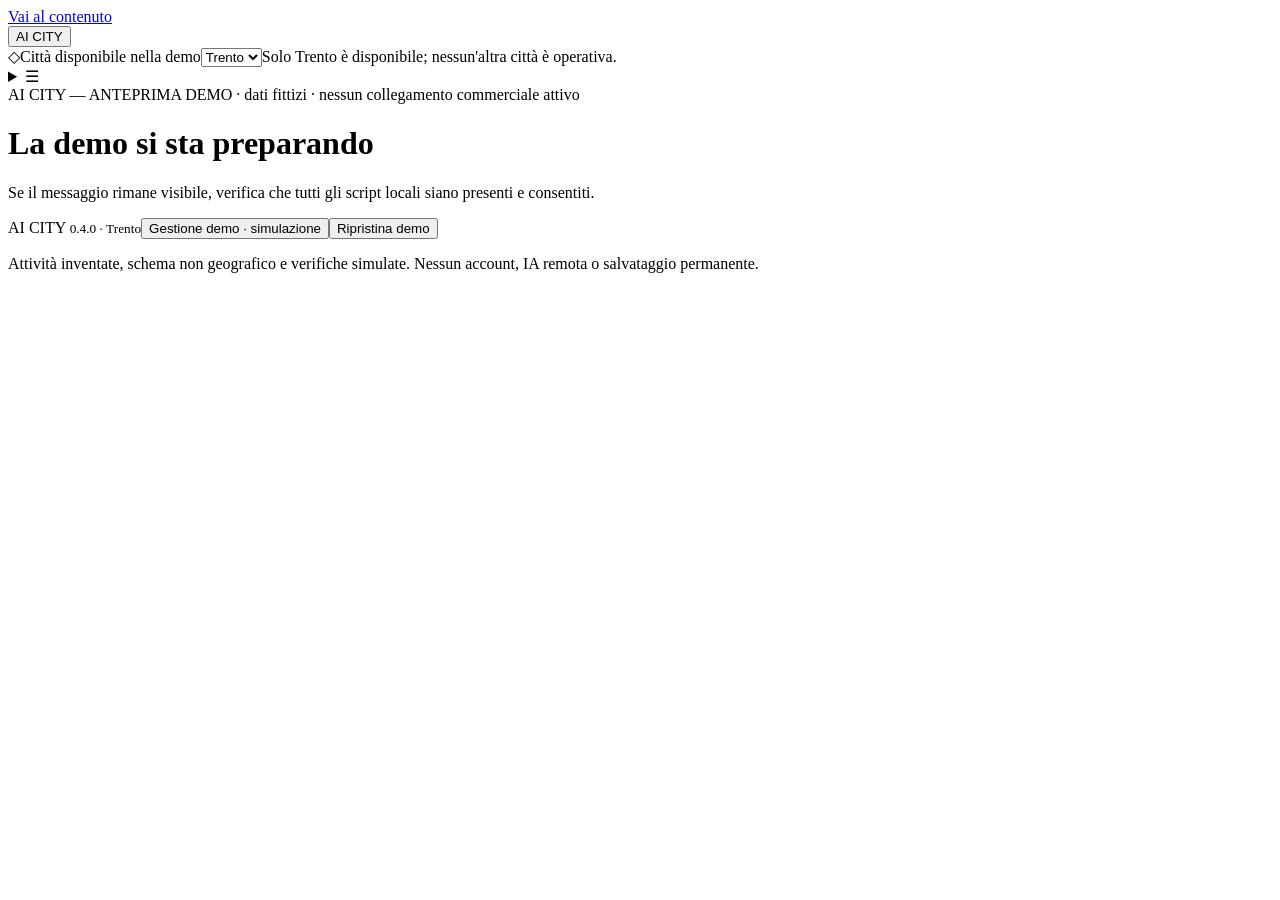
==== index.html @ 21878288 "Initialize authorised AI CITY DEMO preview" ====
<!doctype html>
<html lang="it" data-city="neutral">
<head>
  <meta charset="utf-8">
  <meta name="viewport" content="width=device-width, initial-scale=1">
  <meta http-equiv="Content-Security-Policy" content="default-src 'none'; script-src 'self'; style-src 'self'; connect-src 'none'; img-src 'none'; object-src 'none'; base-uri 'none'; form-action 'none'">
  <meta name="robots" content="noindex, nofollow">
  <meta name="referrer" content="no-referrer">
  <title>AI CITY — Trento 0.4.0</title>
  <link rel="stylesheet" href="css/themes.css">
  <link rel="stylesheet" href="css/styles.css">
  <script defer src="js/demo-data.js"></script>
  <script defer src="js/themes/cities.js"></script>
  <script defer src="js/state.js"></script>
  <script defer src="js/content.js"></script>
  <script defer src="js/ui.js"></script>
  <script defer src="js/navigation.js"></script>
  <script defer src="js/adapters/services.js"></script>
  <script defer src="js/components/city-map.js"></script>
  <script defer src="js/modules/catalog.js"></script>
  <script defer src="js/modules/editorial.js"></script>
  <script defer src="js/modules/home.js"></script>
  <script defer src="js/modules/discovery.js"></script>
  <script defer src="js/app.js"></script>
</head>
<body>
  <a class="skip" href="#main">Vai al contenuto</a>
  <header class="site-header"><div class="header-inner">
    <button type="button" id="home" class="brand" aria-label="AI CITY — Homepage">AI CITY<span class="brand-stroke" aria-hidden="true"></span></button>
    <div class="city-control"><span class="territory-symbol" role="img" aria-label="Segno neutro, non simbolo territoriale ufficiale">◇</span><label class="sr-only" for="city-selector">Città disponibile nella demo</label><select id="city-selector" aria-describedby="city-hint"><option value="trento">Trento</option></select><span id="city-hint" class="sr-only">Solo Trento è disponibile; nessun'altra città è operativa.</span></div>
    <details class="compact-menu"><summary aria-label="Apri menu di navigazione"><span class="menu-lines" aria-hidden="true">☰</span></summary><nav aria-label="Navigazione principale"><button type="button" id="explore">Esplora le botteghe</button><button type="button" id="places-nav">Luoghi DEMO</button><button type="button" id="planner-nav">Il mio piano DEMO</button></nav></details>
  </div></header>
  <aside class="demo-notice"><span class="notice-dot" aria-hidden="true"></span>AI CITY — ANTEPRIMA DEMO · dati fittizi · nessun collegamento commerciale attivo</aside>
  <main id="main" tabindex="-1"><h1>La demo si sta preparando</h1><p>Se il messaggio rimane visibile, verifica che tutti gli script locali siano presenti e consentiti.</p></main>
  <p id="announcement" class="sr-only" role="status" aria-live="polite" aria-atomic="true"></p>
  <footer><div class="footer-top"><span class="footer-wordmark">AI CITY <small>0.4.0 · Trento</small></span><button type="button" id="manage">Gestione demo · simulazione</button><button type="button" id="reset">Ripristina demo</button></div><p>Attività inventate, schema non geografico e verifiche simulate. Nessun account, IA remota o salvataggio permanente.</p></footer>
  <noscript><p class="demo-notice">Abilita JavaScript locale per esplorare la demo. Nessun servizio esterno è necessario.</p></noscript>
</body>
</html>
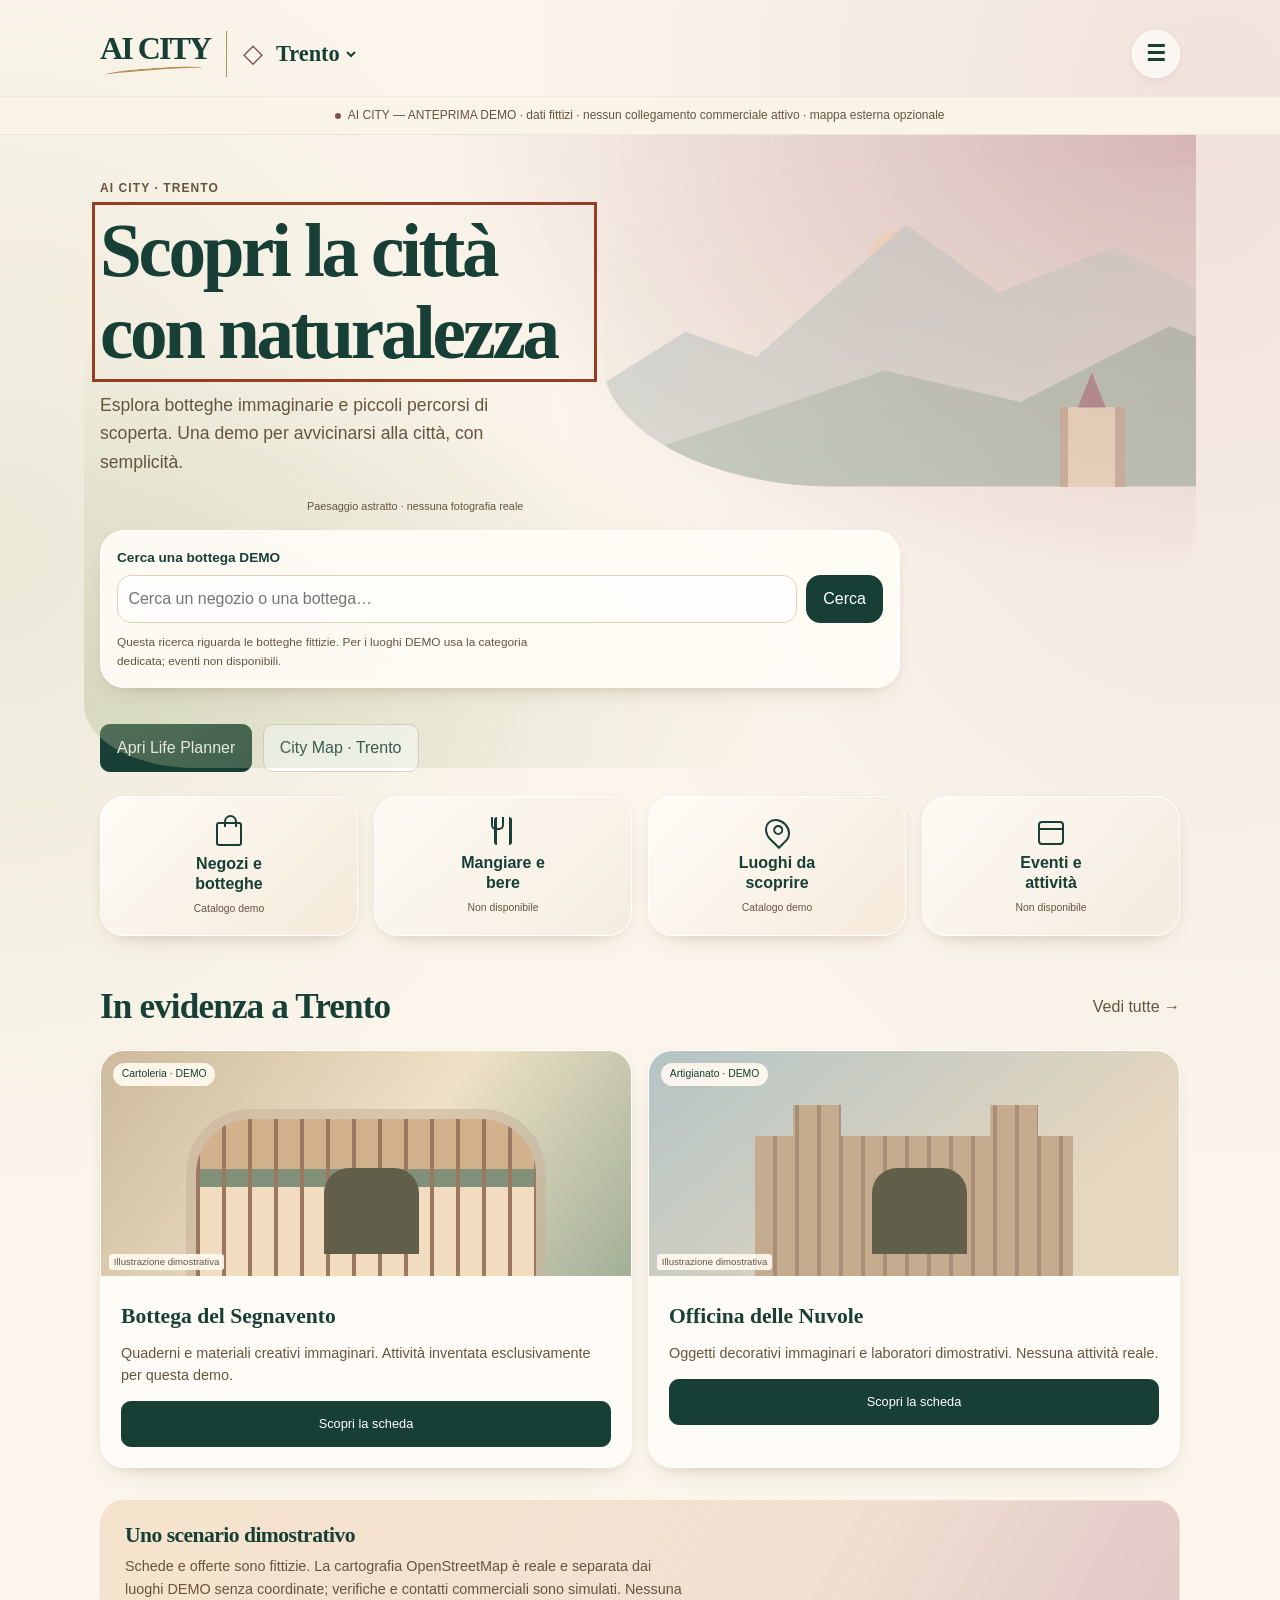
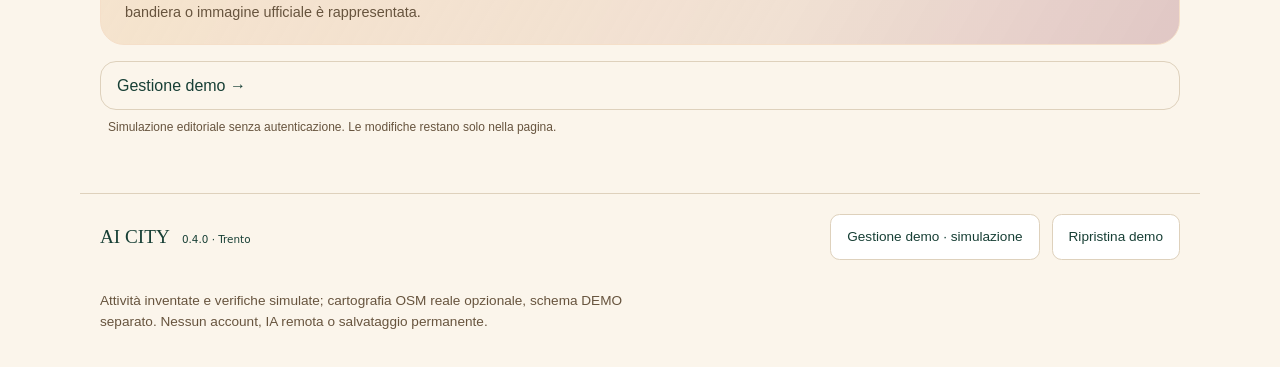
==== commit 80713fbf: "fix: real OSM map and consecutive demo planner additions" ====
--- a/index.html
+++ b/index.html
@@ -3,7 +3,7 @@
 <head>
   <meta charset="utf-8">
   <meta name="viewport" content="width=device-width, initial-scale=1">
-  <meta http-equiv="Content-Security-Policy" content="default-src 'none'; script-src 'self'; style-src 'self'; connect-src 'none'; img-src 'none'; object-src 'none'; base-uri 'none'; form-action 'none'">
+  <meta http-equiv="Content-Security-Policy" content="default-src 'none'; script-src 'self'; style-src 'self'; connect-src 'none'; frame-src https://www.openstreetmap.org; img-src 'none'; object-src 'none'; base-uri 'none'; form-action 'none'">
   <meta name="robots" content="noindex, nofollow">
   <meta name="referrer" content="no-referrer">
   <title>AI CITY — Trento 0.4.0</title>
@@ -30,10 +30,10 @@
     <div class="city-control"><span class="territory-symbol" role="img" aria-label="Segno neutro, non simbolo territoriale ufficiale">◇</span><label class="sr-only" for="city-selector">Città disponibile nella demo</label><select id="city-selector" aria-describedby="city-hint"><option value="trento">Trento</option></select><span id="city-hint" class="sr-only">Solo Trento è disponibile; nessun'altra città è operativa.</span></div>
     <details class="compact-menu"><summary aria-label="Apri menu di navigazione"><span class="menu-lines" aria-hidden="true">☰</span></summary><nav aria-label="Navigazione principale"><button type="button" id="explore">Esplora le botteghe</button><button type="button" id="places-nav">Luoghi DEMO</button><button type="button" id="planner-nav">Il mio piano DEMO</button></nav></details>
   </div></header>
-  <aside class="demo-notice"><span class="notice-dot" aria-hidden="true"></span>AI CITY — ANTEPRIMA DEMO · dati fittizi · nessun collegamento commerciale attivo</aside>
+  <aside class="demo-notice"><span class="notice-dot" aria-hidden="true"></span>AI CITY — ANTEPRIMA DEMO · dati fittizi · nessun collegamento commerciale attivo · mappa esterna opzionale</aside>
   <main id="main" tabindex="-1"><h1>La demo si sta preparando</h1><p>Se il messaggio rimane visibile, verifica che tutti gli script locali siano presenti e consentiti.</p></main>
   <p id="announcement" class="sr-only" role="status" aria-live="polite" aria-atomic="true"></p>
-  <footer><div class="footer-top"><span class="footer-wordmark">AI CITY <small>0.4.0 · Trento</small></span><button type="button" id="manage">Gestione demo · simulazione</button><button type="button" id="reset">Ripristina demo</button></div><p>Attività inventate, schema non geografico e verifiche simulate. Nessun account, IA remota o salvataggio permanente.</p></footer>
+  <footer><div class="footer-top"><span class="footer-wordmark">AI CITY <small>0.4.0 · Trento</small></span><button type="button" id="manage">Gestione demo · simulazione</button><button type="button" id="reset">Ripristina demo</button></div><p>Attività inventate e verifiche simulate; cartografia OSM reale opzionale, schema DEMO separato. Nessun account, IA remota o salvataggio permanente.</p></footer>
   <noscript><p class="demo-notice">Abilita JavaScript locale per esplorare la demo. Nessun servizio esterno è necessario.</p></noscript>
 </body>
 </html>
--- a/css/themes.css
+++ b/css/themes.css
@@ -0,0 +1,11 @@
+/* Palette di progetto: non identifica una bandiera ufficiale. Fallback neutro alla radice. */
+:root, :root[data-city="neutral"] {
+  --cream: #f6f4ee; --paper: #fffdfa; --ink: #233d35; --muted: #59665d;
+  --wine: #70666a; --wine-soft: #d8ced0; --sage: #ccd4c8; --gold: #b39b76;
+  --line: #d7d9d0; --focus: #813f25;
+}
+:root[data-city="trento"] {
+  --cream: #fbf5eb; --paper: #fffcf7; --ink: #173f35; --muted: #67543e;
+  --wine: #854c56; --wine-soft: #d8b5b2; --sage: #c3c9ad; --gold: #b58d57;
+  --line: #ded1bc; --focus: #943f23;
+}
--- a/css/styles.css
+++ b/css/styles.css
@@ -0,0 +1,200 @@
+:root {
+  color-scheme: light;
+  --ink: #193e35;
+  --muted: #4b625a;
+  --paper: #f5f3eb;
+  --line: #bdcbc0;
+  --green: #18583f;
+  --focus: #a43b0b;
+  font-family: system-ui, -apple-system, sans-serif;
+  font-size: 16px;
+  line-height: 1.6;
+  color: var(--ink);
+  background: var(--paper);
+}
+* { box-sizing: border-box; }
+body { margin: 0; }
+.site-header { background: #123d33; color: white; }
+.header-inner, main, footer { max-width: 1120px; margin: auto; padding: 1.25rem; }
+.header-inner { display: flex; flex-wrap: wrap; align-items: center; gap: 1rem; }
+.brand { color: white; background: transparent; border: 0; padding: .25rem; font-size: 1.6rem; font-weight: 850; text-align: left; }
+.brand span { display: block; font-size: .8rem; font-weight: 450; }
+.version { border: 1px solid #94bbaa; border-radius: 2rem; padding: .25rem .7rem; font-size: .8rem; }
+nav { display: flex; gap: .5rem; flex-wrap: wrap; margin-left: auto; }
+nav button { color: white; background: transparent; border-color: #94bbaa; }
+nav button[aria-current="page"] { color: #123d33; background: #e1efe4; }
+.demo-notice { padding: .8rem 1.25rem; text-align: center; color: #4d390c; background: #f8dfa3; font-size: .9rem; }
+main { min-height: 65vh; padding-top: 2rem; padding-bottom: 3rem; }
+h1 { max-width: 20ch; font-size: clamp(2rem, 6vw, 3.8rem); line-height: 1.1; letter-spacing: -.045em; margin: .6rem 0 1.25rem; overflow-wrap: anywhere; }
+h2 { font-size: 1.35rem; line-height: 1.3; }
+h3 { font-size: 1.3rem; line-height: 1.3; margin: .5rem 0; }
+p { max-width: 70ch; }
+.lead { font-size: 1.15rem; }
+.eyebrow { text-transform: uppercase; letter-spacing: .09em; font-size: .75rem; font-weight: 750; }
+.muted, .field-hint { color: var(--muted); }
+.hero { padding: .75rem 0 1.5rem; max-width: 760px; }
+button, input, select, textarea { font: inherit; }
+button { min-height: 46px; padding: .65rem 1rem; border: 1px solid #4d7160; background: white; color: var(--ink); border-radius: .6rem; cursor: pointer; white-space: normal; overflow-wrap: anywhere; }
+button.primary { color: white; background: var(--green); border-color: var(--green); }
+button:hover:not(:disabled) { box-shadow: 0 2px 0 #193e3533; }
+button:disabled { color: #536159; background: #e0e5df; border-color: #8c9c90; cursor: not-allowed; }
+:focus-visible { outline: 3px solid var(--focus); outline-offset: 4px; }
+.site-header :focus-visible { outline-color: #ffdb91; }
+h1:focus, h3:focus { outline: 3px solid var(--focus); outline-offset: 5px; }
+.actions { display: flex; flex-wrap: wrap; gap: .65rem; margin: 1.25rem 0; }
+.card, .profile-card { background: white; border: 1px solid var(--line); border-radius: 1rem; padding: 1.25rem; margin: 1rem 0; overflow-wrap: anywhere; }
+.card.selected { border: 3px solid var(--green); padding: calc(1.25rem - 2px); }
+.badge { display: inline-block; background: #e2ece2; border-radius: .4rem; padding: .25rem .65rem; font-size: .85rem; font-weight: 650; }
+.filters { display: grid; grid-template-columns: minmax(0, 2fr) minmax(0, 1fr); gap: 1rem; }
+label { display: block; font-weight: 650; margin: .9rem 0 .3rem; }
+input, select, textarea { width: 100%; min-width: 0; min-height: 46px; padding: .65rem; background: white; color: var(--ink); border: 1px solid #657e70; border-radius: .45rem; }
+textarea { min-height: 120px; resize: vertical; }
+input[aria-invalid="true"], textarea[aria-invalid="true"], select[aria-invalid="true"] { border: 2px solid #932e19; }
+.field-hint { font-size: .85rem; margin-top: .35rem; }
+.result-count { font-weight: 700; }
+.catalog-layout { display: grid; grid-template-columns: minmax(0, 1.1fr) minmax(0, .9fr); gap: 1.5rem; align-items: start; }
+.catalog-layout > * { min-width: 0; }
+.map { border: 2px dashed #708d77; border-radius: 1rem; padding: 1rem; background: repeating-linear-gradient(35deg, #e6eddf, #e6eddf 36px, #d7e4d3 37px, #d7e4d3 40px); }
+.map > p, .map-selection { background: #f7f8f1; border-radius: .5rem; padding: .7rem; }
+.map-selection:empty { display: none; }
+.pins { display: grid; gap: 1rem; margin: 1.25rem 0; }
+.pin { text-align: left; border: 2px solid var(--green); }
+.pin[aria-pressed="true"] { color: white; background: var(--green); }
+.details { display: grid; grid-template-columns: minmax(120px, .6fr) minmax(0, 2fr); gap: .8rem 1.25rem; }
+dt { font-weight: 700; }
+dd { margin: 0; overflow-wrap: anywhere; }
+.empty-state, .error-panel, .feedback { padding: 1rem; border: 1px solid var(--line); border-radius: .7rem; background: #e8eee3; overflow-wrap: anywhere; }
+.error-panel, .form-errors { color: #832916; }
+.form-errors:empty { display: none; }
+.domain { background: white; border: 1px solid var(--line); padding: 1rem; border-radius: .7rem; overflow-wrap: anywhere; font-weight: 700; }
+form:not(.filters) { max-width: 720px; }
+fieldset { border: 1px solid #657e70; border-radius: .6rem; margin-top: 1.5rem; min-width: 0; }
+legend { padding: 0 .4rem; font-weight: 700; }
+.check { display: flex; align-items: flex-start; gap: .75rem; font-weight: 400; padding: .4rem 0; }
+.check input { width: 24px; height: 24px; min-height: 24px; flex: 0 0 24px; margin-top: .2rem; }
+footer { border-top: 1px solid var(--line); display: flex; flex-wrap: wrap; align-items: center; justify-content: space-between; gap: 1rem; font-size: .85rem; }
+.skip { position: absolute; top: -100px; left: 1rem; z-index: 10; background: white; color: var(--ink); padding: 1rem; }
+.skip:focus { top: 1rem; }
+.sr-only { position: absolute; width: 1px; height: 1px; overflow: hidden; clip-path: inset(50%); white-space: nowrap; }
+@media (max-width: 700px) {
+  .header-inner, main, footer { padding-left: 1rem; padding-right: 1rem; }
+  nav { width: 100%; margin-left: 0; }
+  nav button { flex: 1; }
+  .version { margin-left: auto; }
+  .filters, .catalog-layout, .details { grid-template-columns: minmax(0, 1fr); }
+  .map-section { margin-top: .5rem; }
+  .details { gap: .2rem; }
+  dd { margin-bottom: .9rem; }
+  .actions > button { flex: 1 1 180px; }
+}
+@media (prefers-reduced-motion: reduce) { * { scroll-behavior: auto; } }
+/* Lo schema opzionale crea i segnaposto solo quando viene aperto. */
+summary { cursor: pointer; min-height: 46px; padding: .7rem; border: 1px solid var(--line); border-radius: .5rem; font-weight: 650; }
+details[open] > summary { margin-bottom: .75rem; }
+
+/* AI CITY 0.4.0 — design system: carta, crema e velature territoriali astratte. */
+:root {
+  --green: var(--ink);
+  --radius-panel: 24px;
+  --shadow-paper: 0 12px 28px -20px #6d462e75, 0 2px 8px #6d462e0c;
+  font-family: -apple-system, BlinkMacSystemFont, 'Segoe UI', sans-serif;
+  color: var(--ink);
+  background: var(--cream);
+}
+body {
+  background: radial-gradient(ellipse at 95% 7%, #be8c922d, transparent 40%), radial-gradient(ellipse at 0% 28%, #b4bb9536, transparent 32%), var(--cream);
+}
+h1, h2, h3, .brand, .footer-wordmark { font-family: Georgia, 'Times New Roman', serif; }
+h1 { font-weight: 600; letter-spacing: -.045em; line-height: 1.09; }
+h2 { font-weight: 600; letter-spacing: -.025em; }
+.site-header { color: var(--ink); background: transparent; }
+.header-inner { position: relative; gap: 1rem; padding-top: 1.5rem; padding-bottom: .8rem; }
+.brand { color: var(--ink); position: relative; font-size: 2rem; line-height: 1; letter-spacing: -.06em; padding: .5rem 0; min-height: 50px; }
+.brand-stroke { display: block; height: 7px; margin: 4px 8px 0 5px; border-top: 2px solid var(--gold); border-radius: 50%; transform: rotate(-4deg); }
+.city-control { display: flex; gap: .35rem; align-items: center; border-left: 1px solid var(--gold); padding-left: 1rem; }
+.city-control select { width: auto; max-width: 145px; border: 0; background: transparent; font-family: Georgia, serif; font-size: 1.4rem; font-weight: 600; color: var(--ink); padding: .2rem; }
+.territory-symbol { color: var(--wine); font-size: 1.6rem; }
+.compact-menu { margin-left: auto; }
+.compact-menu > summary { list-style: none; display: grid; place-items: center; min-width: 48px; min-height: 48px; padding: .5rem; border: 1px solid #fff; border-radius: 50%; background: #fffcf7c9; box-shadow: var(--shadow-paper); }
+.compact-menu > summary::-webkit-details-marker { display: none; }
+.menu-lines { font-size: 1.35rem; line-height: 1; }
+.compact-menu nav { position: absolute; right: 1rem; top: calc(100% - 6px); z-index: 20; margin: 0; padding: .75rem; background: var(--paper); border: 1px solid var(--line); border-radius: 16px; box-shadow: var(--shadow-paper); max-width: calc(100vw - 2rem); }
+nav button { color: var(--ink); border-color: var(--line); background: var(--paper); }
+.site-header :focus-visible { outline-color: var(--focus); }
+.demo-notice { position: sticky; top: 0; z-index: 10; background: #faf4e9f5; color: var(--muted); font-size: .75rem; padding: .55rem 1rem; border-top: 1px solid #e3d7c755; border-bottom: 1px solid #e3d7c788; }
+.notice-dot { display: inline-block; width: 6px; height: 6px; border-radius: 50%; background: var(--wine); margin-right: .4rem; }
+main { padding-top: 1.8rem; }
+.eyebrow { color: var(--muted); }
+.home-page { padding-top: 0; }
+.hero { position: relative; max-width: none; padding: 2rem 0 0; isolation: isolate; }
+.hero::before { content: ''; position: absolute; z-index: -2; inset: 0 -1rem -4rem; background: radial-gradient(ellipse at 100% 0%, #aa6c7760, transparent 50%), radial-gradient(ellipse at 0% 90%, #b3bd9366, transparent 45%); border-radius: 0 0 40% 10%; pointer-events: none; }
+.hero h1 { position: relative; z-index: 1; font-size: clamp(2.25rem, 6.4vw, 4.7rem); max-width: 13ch; margin-top: .5rem; margin-bottom: 1.1rem; }
+.hero > .lead { position: relative; z-index: 1; max-width: 43ch; color: var(--muted); font-size: 1.1rem; }
+.landscape { position: absolute; z-index: -1; right: -1rem; top: 2rem; width: 55%; height: 270px; overflow: hidden; opacity: .55; background: linear-gradient(160deg, transparent 0%, #e4d9c766 70%); border-radius: 35% 0 0 40%; }
+.landscape-ridge { position: absolute; inset: 12% -10% 0; background: linear-gradient(145deg, #b1bec0, #d6caba); clip-path: polygon(0 77%, 20% 45%, 30% 54%, 51% 7%, 64% 31%, 80% 15%, 100% 40%, 100% 100%, 0 100%); }
+.landscape-ridge::after { content: ''; position: absolute; inset: 25% 0 0; background: linear-gradient(145deg, #a5b3a0, #8e9f8e); clip-path: polygon(0 100%, 48% 45%, 67% 60%, 88% 24%, 100% 40%, 100% 100%); }
+.landscape-sun { position: absolute; width: 55px; height: 55px; border-radius: 50%; background: #edcda3; top: 20%; left: 45%; }
+.landscape-village { position: absolute; bottom: 0; right: 12%; width: 65px; height: 80px; background: linear-gradient(90deg, #ac856c 12%, #dec2a0 12% 85%, #ac856c 85%); border-radius: 4px 4px 0 0; }
+.landscape-village::before { content: ''; position: absolute; top: -34px; left: 18px; width: 28px; height: 35px; background: var(--wine); clip-path: polygon(0 100%, 50% 0, 100% 100%); }
+.art-caption { position: relative; text-align: right; font-size: .68rem; color: var(--muted); padding: .3rem 0; margin-bottom: .6rem; }
+.home-search { position: relative; z-index: 2; display: grid; grid-template-columns: minmax(0, 1fr) auto; column-gap: .6rem; padding: 1rem; border: 1px solid #fff; border-radius: var(--radius-panel); background: #fffcf7eb; box-shadow: var(--shadow-paper); max-width: none !important; }
+.home-search label { grid-column: 1/-1; margin: 0 0 .4rem; font-size: .85rem; color: var(--ink); }
+.home-search input { grid-column: 1; grid-row: 2; border: 1px solid var(--line); border-radius: 14px; background: #ffffff9c; }
+.home-search .field-hint { grid-column: 1/-1; margin: .6rem 0 0; font-size: .74rem; }
+.home-search button { grid-column: 2; grid-row: 2; border-radius: 14px; }
+.home-categories { margin: 1.5rem 0 2.5rem; }
+.category-grid { display: grid; grid-template-columns: repeat(4, minmax(0,1fr)); gap: .7rem; }
+.category-tile { display: flex; flex-direction: column; align-items: center; justify-content: center; gap: .5rem; min-height: 140px; border-radius: var(--radius-panel); background: linear-gradient(135deg, #fffdf8ed, #f4e6d5bb); border: 1px solid #fff; box-shadow: var(--shadow-paper); padding: 1rem .5rem; }
+.category-tile:disabled { color: var(--ink); background: linear-gradient(135deg, #fffdf8bf, #f2e7d899); border-color: #fff; cursor: default; }
+.category-name { max-width: 13ch; line-height: 1.25; font-weight: 600; }
+.category-status { font-size: .65rem; line-height: 1.3; color: var(--muted); }
+.category-icon { position: relative; display: block; width: 26px; height: 28px; color: var(--ink); }
+.icon-bag { border: 2px solid currentColor; border-radius: 3px; height: 24px; margin-top: 5px; }
+.icon-bag::before { content:'';position:absolute;width:9px;height:10px;left:6px;top:-9px;border:2px solid currentColor;border-bottom:0;border-radius:7px 7px 0 0; }
+.icon-food { border-left: 3px solid currentColor; border-right: 3px solid currentColor; width: 18px; border-radius: 3px; }
+.icon-food::before { content:'';position:absolute;left:-6px;top:0;width:9px;height:11px;border:2px solid currentColor;border-top:0;border-radius:0 0 5px 5px; }
+.icon-place { border: 2px solid currentColor; width: 23px; height: 27px; border-radius: 50% 50% 50% 0; transform: rotate(-45deg); }
+.icon-place::after { content:'';position:absolute;width:6px;height:6px;border:2px solid currentColor;border-radius:50%;left:6px;top:6px; }
+.icon-calendar { border: 2px solid currentColor; border-radius: 4px; height: 24px; margin-top: 4px; }
+.icon-calendar::before { content:'';position:absolute;top:5px;left:0;width:100%;border-top:2px solid currentColor; }
+.section-heading { display:flex;gap:.75rem;align-items:center;justify-content:space-between;margin-bottom:.75rem; }
+.section-heading h2 { font-size:clamp(1.5rem,4.5vw,2.2rem);margin:.5rem 0; }
+.section-heading button { background:transparent;border:0;padding:.5rem 0;flex-shrink:0;color:var(--muted); }
+.featured-grid { display:grid;grid-template-columns:repeat(2,minmax(0,1fr));gap:1rem; }
+.featured-card { min-width:0;border-radius:var(--radius-panel);overflow:hidden;border:1px solid #fff;background:var(--paper);box-shadow:var(--shadow-paper); }
+.merchant-art { position:relative;height:175px;overflow:hidden;background:linear-gradient(125deg,#ceba9c,#eee1c7 55%,#a2b097); }
+.merchant-art::before { content:'';position:absolute;inset:30% 18% -10%;background:repeating-linear-gradient(90deg,#9b7860 0 4px,transparent 4px 26px),linear-gradient(#d2b18d 0 28%,#82907a 28% 38%,#f2dcc0 38%);border-radius:55px 55px 0 0;box-shadow:0 0 0 10px #c7b29b88; }
+.merchant-art::after { content:'';position:absolute;bottom:10%;left:42%;height:38%;width:18%;background:#615f49;border-radius:25px 25px 0 0; }
+.art-1 { background:linear-gradient(140deg,#b4c4c5,#e6d7bf 75%); }
+.art-1::before { inset:24% 20% -10%;border-radius:0;background:repeating-linear-gradient(90deg,#c6ac8f 0 18px,#a88d77 18px 22px);clip-path:polygon(0 100%,0 16%,12% 16%,12% 0,27% 0,27% 16%,74% 16%,74% 0,89% 0,89% 16%,100% 16%,100% 100%); }
+.art-tag { position:absolute;z-index:1;top:.75rem;left:.75rem;padding:.2rem .55rem;background:#fffaf0eb;border-radius:2rem;font-size:.65rem;color:var(--ink); }
+.art-note { position:absolute;z-index:1;bottom:.4rem;left:.5rem;background:#fffaf0e8;font-size:.6rem;color:var(--muted);padding:0 .3rem;border-radius:3px; }
+.featured-body { padding:1rem; }
+.featured-body h3 { font-size:1.35rem;line-height:1.15;font-weight:600;overflow-wrap:anywhere; }
+.featured-body p { font-size:.9rem;color:var(--muted);line-height:1.5; }
+.featured-body .actions { margin:.75rem 0 0; }
+.featured-body button { font-size:.8rem;padding:.5rem .7rem;width:100%; }
+.scenario-panel { margin:2rem 0 1rem;border-radius:var(--radius-panel);background:linear-gradient(120deg,#f4dfc5cc,#ead3c399 65%,#d2afb2aa);padding:1.25rem 1.5rem;border:1px solid #f5dfc9; }
+.scenario-panel h2 { margin:0;font-size:1.35rem; }.scenario-panel p { margin:.4rem 0 0;color:var(--muted);font-size:.9rem; }
+.management-link { width:100%;text-align:left;border-radius:16px;background:transparent;border-color:var(--line); }
+.management-note { font-size:.75rem;color:var(--muted);margin:.5rem .5rem; }
+.card,.profile-card { background:#fffcf7ed;border-color:var(--line);border-radius:var(--radius-panel);box-shadow:var(--shadow-paper); }
+button { border-color:var(--line);transition:background-color .16s ease,box-shadow .16s ease; }
+button.primary { background:var(--ink);border-color:var(--ink); }
+input,select,textarea { color:var(--ink);border-color:#998a73; }
+.badge { background:#e9e4d6;color:var(--ink); }
+.map { background:linear-gradient(135deg,#e8e6d6,#ece0d7);border-color:#8b977f; }
+.pin { border-color:var(--ink); }.pin[aria-pressed="true"] { background:var(--ink); }
+footer { border-top:1px solid var(--line);color:var(--muted); }.footer-top { display:flex;flex-wrap:wrap;align-items:center;gap:.75rem;width:100%; }
+.footer-wordmark { color:var(--ink);font-size:1.2rem;margin-right:auto; }.footer-wordmark small { font-family:system-ui,sans-serif;font-size:.65rem;margin-left:.5rem; }
+:focus-visible { outline-color:var(--focus);scroll-margin-top:5rem; }h1:focus,h3:focus { outline-color:var(--focus);scroll-margin-top:5rem; }
+@supports (backdrop-filter:blur(8px)) { .home-search,.compact-menu nav { backdrop-filter:blur(8px); } }
+@media(min-width:768px) { .hero { padding-bottom:1rem; }.hero .landscape { height:320px; }.home-search { max-width:800px !important; }.category-grid { gap:1rem; }.merchant-art { height:225px; }.featured-body { padding:1.25rem; } }
+@media(max-width:700px) { .header-inner { gap:.65rem;flex-wrap:nowrap; }.brand { font-size:1.7rem; }.city-control { padding-left:.65rem; }.city-control select { font-size:1.25rem;max-width:105px; }.compact-menu nav { width:auto; }.hero > .lead { max-width:30ch;font-size:1rem; }.hero .landscape { top:2.5rem;width:56%;opacity:.3; }.featured-grid { gap:.7rem; }.merchant-art { height:135px; }.featured-body { padding:.8rem; }.featured-body h3 { font-size:1.2rem; }.featured-body p { font-size:.82rem; }.category-grid { gap:.5rem; }.category-tile { min-height:125px;border-radius:20px; }.category-name { font-size:.8rem; }.section-heading button { font-size:.8rem; } }
+@media(max-width:350px) { .brand { font-size:1.5rem; }.territory-symbol { display:none; }.city-control select { max-width:90px; }.category-grid { grid-template-columns:repeat(2,minmax(0,1fr)); }.featured-grid { grid-template-columns:1fr; }.hero h1 { font-size:2.2rem; }.home-search { padding:.8rem; }.home-search button { padding:.6rem; } }
+@media(prefers-reduced-motion:reduce) { *,*::before,*::after { transition:none !important;animation:none !important;scroll-behavior:auto !important; } }
+
+/* C35: superficie cartografica esterna, nessuna modifica ai token del design. */
+.geo-section { margin:1rem 0 2rem;padding:1rem;border:1px solid var(--line);border-radius:var(--radius-panel);background:var(--paper); }
+.geo-frame { display:block;width:100%;height:24rem;max-height:65vh;border:1px solid var(--line);border-radius:1rem;margin-top:1rem; }
+.geo-section a { color:var(--ink);text-decoration:underline;overflow-wrap:anywhere; }
